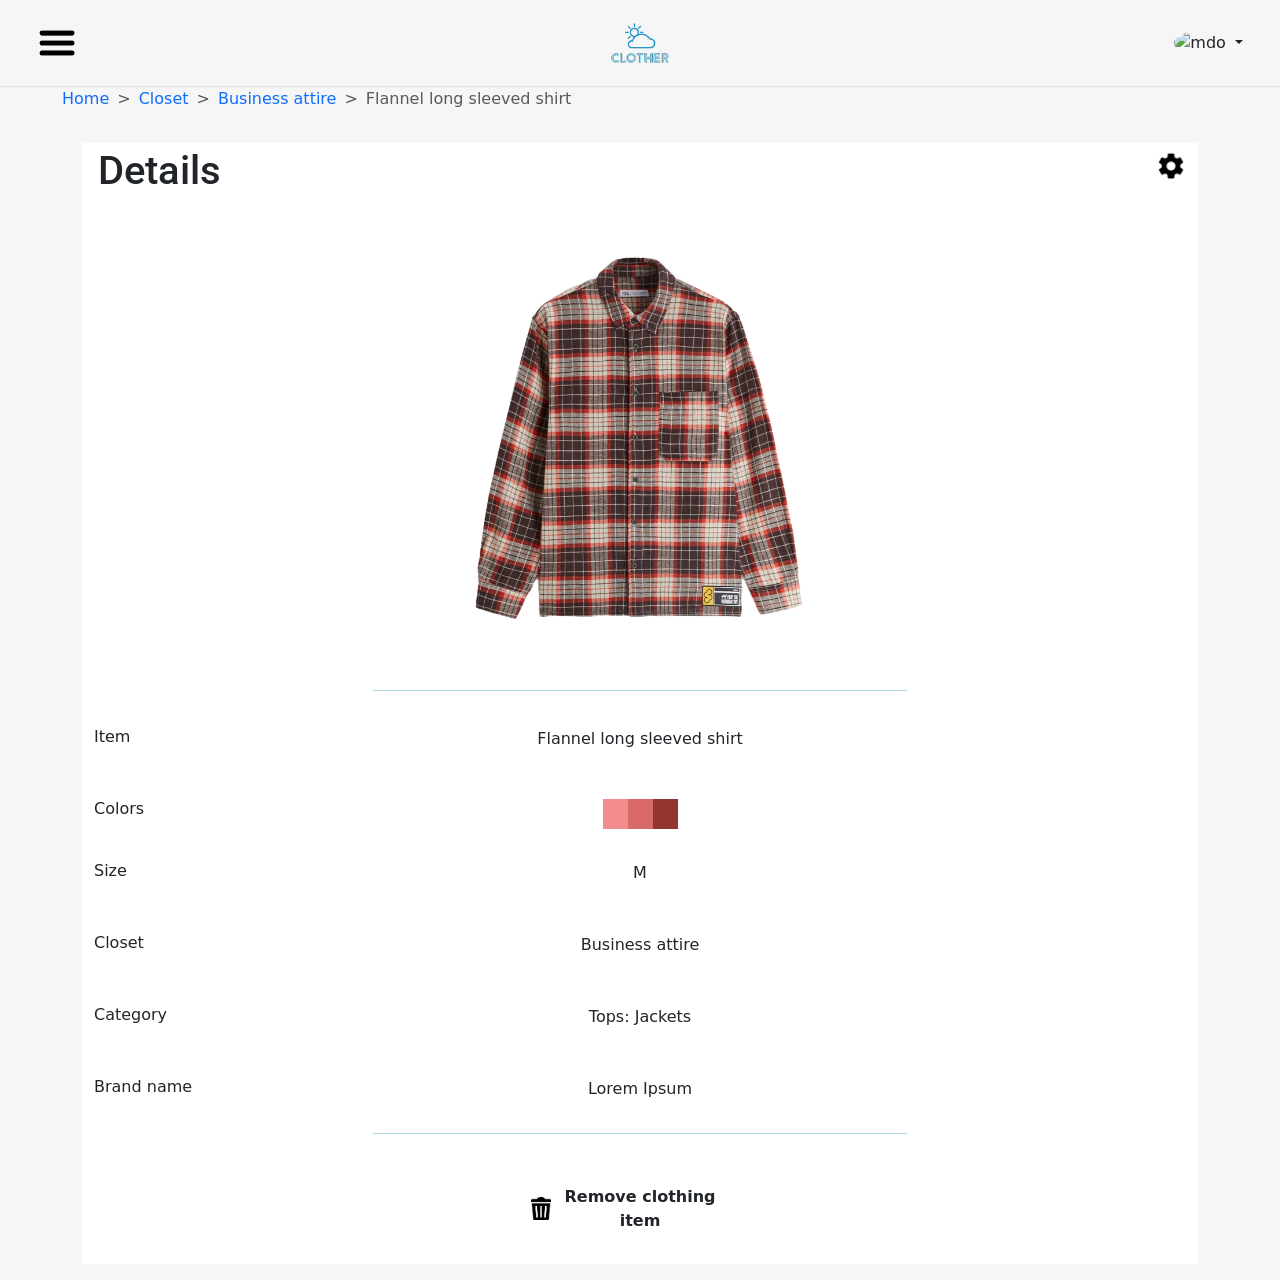
==== clothing.html @ cadc328d "Initial commit" ====
<!DOCTYPE html>
<html lang="en">

<head>
    <meta charset="UTF-8">
    <meta name="viewport" content="width=device-width">
    <link href="https://cdn.jsdelivr.net/npm/bootstrap@5.3.0-alpha3/dist/css/bootstrap.min.css" rel="stylesheet"
        integrity="sha384-KK94CHFLLe+nY2dmCWGMq91rCGa5gtU4mk92HdvYe+M/SXH301p5ILy+dN9+nJOZ" crossorigin="anonymous">
    <script src="https://cdn.jsdelivr.net/npm/bootstrap@5.3.0-alpha3/dist/js/bootstrap.bundle.min.js"
        integrity="sha384-ENjdO4Dr2bkBIFxQpeoTz1HIcje39Wm4jDKdf19U8gI4ddQ3GYNS7NTKfAdVQSZe"
        crossorigin="anonymous"></script>
    <script src="./js/script.js"></script>
    <link rel="stylesheet" href="./css/style.css">
    <link rel="preconnect" href="https://fonts.googleapis.com">
    <link rel="preconnect" href="https://fonts.gstatic.com" crossorigin>
    <link href="https://fonts.googleapis.com/css2?family=Roboto&display=swap" rel="stylesheet">
    <title>Clother - Flannel long sleeved shirt</title>
</head>

<body>
    <header class="p-4 py-3 border-bottom">
        <div class="d-flex align-items-center justify-content-center justify-content-md-between "
            style="grid-template-columns: 1fr 2fr;">
            <!--    Hamburger menu-->
            <div class="col-4 mb-2 mb-md-0 header-hamburger">
                <button class="btn " type="button" data-bs-toggle="offcanvas" data-bs-target="#Hamburger"
                    aria-controls="Hamburger">
                    <img src="./images/icons/hamburger.png" height="40" width="40">
                </button>
                <div class="offcanvas offcanvas-start" tabindex="-1" id="Hamburger" aria-labelledby="HamburgerLabel">
                    <!--        hamburger contents-->
                    <div class="offcanvas-header">
                        <h5 class="offcanvas-title" id="HamburgerLabel">CLOTHER</h5>
                        <button type="button" class="btn-close" data-bs-dismiss="offcanvas" aria-label="Close"></button>
                    </div>
                    <div class="offcanvas-body">
                        <div>
                            <ul class="list-group list-group-flush">
                                <li class="list-group-item" class="nav-item"><a href="./index.html"
                                        class="nav-link">Home</a></li>
                                <li class="list-group-item" class="nav-item"><a href="#" class="nav-link">Closet</a>
                                </li>
                                <li class="list-group-item" class="nav-item"><a href="#" class="nav-link">Calendar</a>
                                </li>
                                <li class="list-group-item" class="nav-item"><a href="#" class="nav-link">Travel</a>
                                </li>
                            </ul>
                        </div>
                    </div>
                </div>
            </div>
            <!--    logo      -->
            <div class="col-4 d-flex col-md-auto mb-2 justify-content-center mb-md-0 header-logo">
                <a class="clother-logo" href="./index.html"> <img src="./images/icons/new_logo.png" class=""
                        height="40"></a>
            </div>
            <!--    User panel    -->
            <div class="col-4 d-flex justify-content-end text-end header-user-menu">
                <div class="flex-shrink-0 dropdown">
                    <button class=" btn d-block link-dark text-decoration-none dropdown-toggle" type="button"
                        data-bs-toggle="dropdown" aria-expanded="false">
                        <img src="https://github.com/mdo.png" alt="mdo" width="32" height="32" class="rounded-circle">
                    </button>
                    <ul class="dropdown-menu text-small shadow dropdown-menu-end">
                        <li><a class="dropdown-item" href="#">Settings</a></li>
                        <li><a class="dropdown-item" href="#">Profile</a></li>
                        <li>
                            <hr class="dropdown-divider">
                        </li>
                        <li><a class="dropdown-item" href="#">Sign out</a></li>
                    </ul>
                </div>
            </div>
        </div>
    </header>
    <main>
        <div class="container-fluid ">
            <!--        breadcrumbs         -->
            <nav style="--bs-breadcrumb-divider: '>';" aria-label="breadcrumb">
                <ol class="breadcrumb">
                    <li class="breadcrumb-item" aria-current="page"><a class="breadcrumb-link"
                            href="./index.html">Home</a></li>
                    <li class="breadcrumb-item" aria-current="page"><a class="breadcrumb-link"
                            href="./index.html">Closet</a></li>
                    <li class="breadcrumb-item active" aria-current="page"><a class="breadcrumb-link"
                            href="./index.html">Business attire</a></li>
                    <li class="breadcrumb-item active" aria-current="page">Flannel long sleeved shirt</li>
                </ol>
            </nav>
            <div class="container py-3">
                <div class="container main-container">
                    <div class="container text-left px-0">
                        <div class="row">
                            <div class="col-3 px-3 py-1">
                                <h1>Details</h1>
                            </div>
                            <div class="col-9 d-flex flex-row-reverse">
                                <form class="py-2" action="./clothing.html" method="get">
                                    <input type="hidden" name="clothingId" value="1">
                                    <button type="submit" class="btn text-right text-hide clothingButton"
                                        id="editClothingBtn"></button>
                                </form>
                            </div>
                        </div>
                    </div>
                    <!--                Clothing image          -->
                    <div class="row">
                        <div class="col">
                            <img id="clothingImage" class="mx-auto d-block"
                                src="./images/shirts/flannel-striped-shirt.png" alt="Clothing Item"
                                title="Clothing item">
                        </div>
                    </div>
                    <!--            Blue line           -->
                    <div class="row">
                        <div class="col-6 mx-auto">
                            <div class=" mx-auto clothingLine d-block"></div>
                        </div>
                    </div>
                    <!--            details           -->
                    <div class="row py-3">
                        <div class="col-3">
                            <h6>Item</h6>
                        </div>
                        <div class="col-6 text-center">
                            <p id="clothingName" class="mx-auto">Flannel long sleeved shirt</p>
                        </div>
                        <div class="col-3"></div>
                    </div>
                    <div class="row 3 py-3">
                        <div class="col-3">
                            <h6>Colors</h6>
                        </div>
                        <div class="col-6 text-center">
                            <div id="clothingColors" class="mx-auto d-flex justify-content-center">
                                <img src="./images/colors/red1.png">
                                <img src="./images/colors/red2.png">
                                <img src="./images/colors/red3.png">
                            </div>
                        </div>
                        <div class="col-3"></div>
                    </div>
                    <div class="row py-3">
                        <div class="col-3">
                            <h6>Size</h6>
                        </div>
                        <div class="col-6 text-center">
                            <p id="clothingSize" class="mx-auto">M</p>
                        </div>
                        <div class="col-3"></div>
                    </div>
                    <div class="row py-3">
                        <div class="col-3">
                            <h6>Closet</h6>
                        </div>
                        <div class="col-6 text-center">
                            <p id="clothingCloset" class="mx-auto">Business attire</p>
                        </div>
                        <div class="col-3"></div>
                    </div>
                    <div class="row py-3">
                        <div class="col-3">
                            <h6>Category</h6>
                        </div>
                        <div class="col-6 text-center">
                            <p id="clothingCategory" class="mx-auto">Tops: Jackets</p>
                        </div>
                        <div class="col-3"></div>
                    </div>
                    <div class="row py-3">
                        <div class="col-3">
                            <h6>Brand name</h6>
                        </div>
                        <div class="col-6 text-center">
                            <p id="clothingBrand" class="mx-auto">Lorem Ipsum</p>
                        </div>
                        <div class="col-3"></div>
                    </div>
                    <!--            Blue line           -->
                    <div class="row">
                        <div class="col-6 mx-auto">
                            <div class=" mx-auto clothingLine d-block"></div>
                        </div>
                    </div>
                    <!--            Blue line           -->
                    <div class="row py-4">
                        <div class="col mx-auto text-center">
                            <form action="./clothing.html" method="get">
                                <input type="hidden" name="clothingId" value="1">
                                <button type="button" class="btn text-right text-hide clothingButton"
                                    data-bs-toggle="modal" data-bs-target="#exampleModal" id="removeClothingBtn">Remove
                                    clothing item</button>
                                <!-- Modal -->
                                <div class="modal fade" id="exampleModal" tabindex="-1"
                                    aria-labelledby="exampleModalLabel" aria-hidden="true">
                                    <div class="modal-dialog">
                                        <div class="modal-content">
                                            <div class="modal-header">
                                                <h5 class="modal-title" id="exampleModalLabel">Delete product</h5>
                                                <button type="button" class="btn-close" data-bs-dismiss="modal"
                                                    aria-label="Close"></button>
                                            </div>
                                            <div class="modal-body">
                                                Are you sure you want to delete the product?
                                            </div>
                                            <div class="modal-footer">
                                                <button type="button" class="btn btn-secondary"
                                                    data-bs-dismiss="modal">No</button>
                                                <button type="button" class="btn btn-primary">Yes</button>
                                            </div>
                                        </div>
                                    </div>
                                </div>
                            </form>
                        </div>
                    </div>
                </div>
            </div>
        </div>
    </main>
</body>

</html>
---- css/style.css ----
* {
    margin: 0;
    padding: 0;
}
header,
main,
footer,
nav,
aside,
section,
div {
    display: block;
}
body{
    height: 100vh;
    background-color: #F7F6F6;
}
main {
    background-color: #F7F6F6;
}
nav {
    margin-left: 50px;
}
h1 {
    font-family: 'Roboto', sans-serif;
}
a{
    text-decoration: none;
}
.main-container {
    background-color: white;
}
#clothingImage {
    max-width: 100%;
    max-height: 100%;
}
.clothingLine {
    width: 100%;
    height: 1px;
    background-color: lightblue;
    margin-bottom: 20px;
}
#clothingColors img {
    max-height: 30px;
    margin: 0px 0px;
    padding: 0px 0px;
}
.clothingButton {
    background-repeat: no-repeat;
    background-attachment: local;
}
#removeClothingBtn {
    background-image: url('../images/icons/delete.png');
    background-position: left;
    background-size: 20px;
    width: 220px;
    font-weight: bold;
}
#editClothingBtn {
    background-image: url('../images/icons/edit.png');
    background-position: center;
    background-size: 30px;
    width: 30px;
    height: 30px;
}
.btn-outline-success,
.btn-outline-danger {
    min-width: 120px;
    max-width: 120px;
}
.card img,
.card {
    min-width: 200px;
    max-width: 200px;
}
.row-added-product {
    background-color: #F7F6F6;
}
#add-clothing {
    position: fixed;
    bottom: 10px;
    left: 50%;
    transform: translateX(-50%);
}
#add-clothing a{
    background-image: url('../images/icons/add-icon.png');
    background-position: center;
    background-size: 25px 25px;
    display: block;
    height: 25px;
    width: 25px;
    transition: 0.2s;
}
#add-clothing a:hover{
    background-image: url('../images/icons/add-icon-hover.png');
    transition: 0.2s;
}
.nav-link {
    transition: 0.15s;
}
.nav-link:hover {
    font-weight: 300;
    color: #5C90DF;
    transition: 0.15s;
}
@media only screen and (max-width: 900px) {
    .breadcrumb {
        display: none;
    }
}
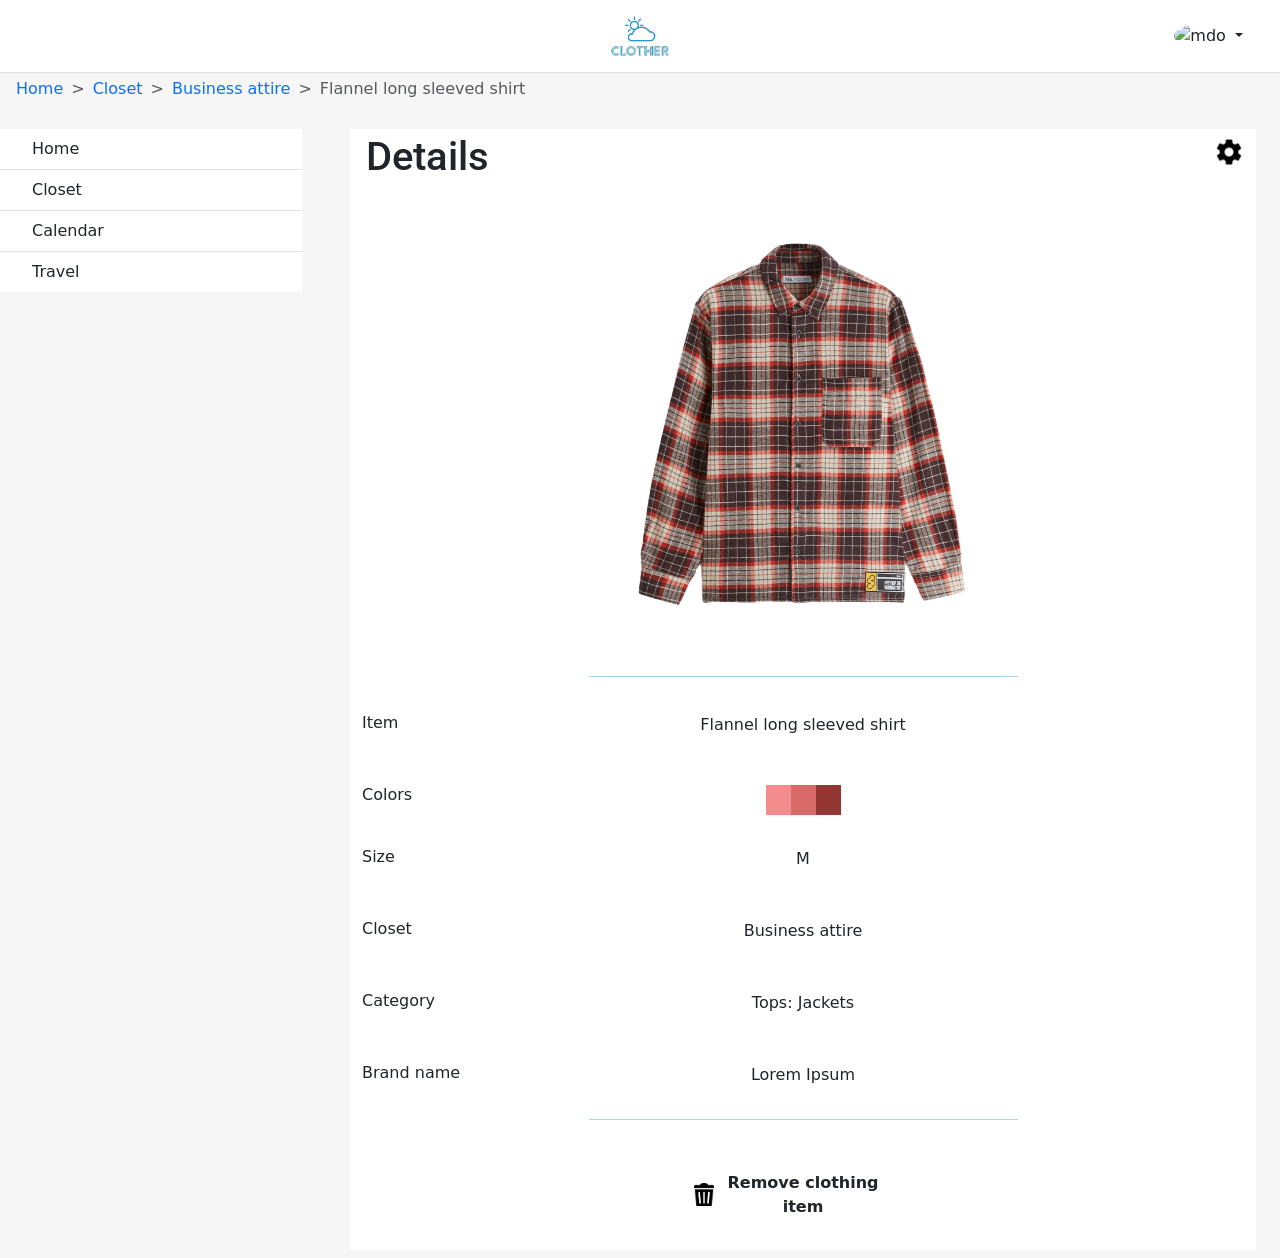
==== commit e1c96582: "New desktop menu, revision to styling" ====
--- a/clothing.html
+++ b/clothing.html
@@ -22,7 +22,8 @@
         <div class="d-flex align-items-center justify-content-center justify-content-md-between "
             style="grid-template-columns: 1fr 2fr;">
             <!--    Hamburger menu-->
-            <div class="col-4 mb-2 mb-md-0 header-hamburger">
+            <div class="col-4">
+            <div class="mb-2 mb-md-0 header-hamburger">
                 <button class="btn " type="button" data-bs-toggle="offcanvas" data-bs-target="#Hamburger"
                     aria-controls="Hamburger">
                     <img src="./images/icons/hamburger.png" height="40" width="40">
@@ -49,6 +50,7 @@
                     </div>
                 </div>
             </div>
+            </div>
             <!--    logo      -->
             <div class="col-4 d-flex col-md-auto mb-2 justify-content-center mb-md-0 header-logo">
                 <a class="clother-logo" href="./index.html"> <img src="./images/icons/new_logo.png" class=""
@@ -74,20 +76,44 @@
         </div>
     </header>
     <main>
+        <div class="row">
+            <div class="col">
+                <nav style="--bs-breadcrumb-divider: '>';" class="px-3 py-1" aria-label="breadcrumb">
+                    <ol class="breadcrumb">
+                        <li class="breadcrumb-item" aria-current="page"><a class="breadcrumb-link"
+                                                                           href="./index.html">Home</a></li>
+                        <li class="breadcrumb-item" aria-current="page"><a class="breadcrumb-link"
+                                                                           href="./index.html">Closet</a></li>
+                        <li class="breadcrumb-item active" aria-current="page"><a class="breadcrumb-link"
+                                                                                  href="./index.html">Business attire</a></li>
+                        <li class="breadcrumb-item active" aria-current="page">Flannel long sleeved shirt</li>
+                    </ol>
+                </nav>
+            </div>
+        </div>
+        <div class="row">
+        <div id="desktop-menu" class="col-3 py-2">
+            <div class="row">
+            </div>
+            <div class="row">
+                <div class="col">
+                    <!--        breadcrumbs         -->
+                    <ul class="list-group list-group-flush">
+                        <li class="list-group-item" class="nav-item"><a href="./index.html"
+                                                                        class="nav-link px-3">Home</a></li>
+                        <li class="list-group-item" class="nav-item"><a href="#" class="nav-link px-3">Closet</a>
+                        </li>
+                        <li class="list-group-item" class="nav-item"><a href="#" class="nav-link px-3">Calendar</a>
+                        </li>
+                        <li class="list-group-item" class="nav-item"><a href="#" class="nav-link px-3">Travel</a>
+                        </li>
+                    </ul>
+                </div>
+            </div>
+        </div>
+        <div class="col">
         <div class="container-fluid ">
-            <!--        breadcrumbs         -->
-            <nav style="--bs-breadcrumb-divider: '>';" aria-label="breadcrumb">
-                <ol class="breadcrumb">
-                    <li class="breadcrumb-item" aria-current="page"><a class="breadcrumb-link"
-                            href="./index.html">Home</a></li>
-                    <li class="breadcrumb-item" aria-current="page"><a class="breadcrumb-link"
-                            href="./index.html">Closet</a></li>
-                    <li class="breadcrumb-item active" aria-current="page"><a class="breadcrumb-link"
-                            href="./index.html">Business attire</a></li>
-                    <li class="breadcrumb-item active" aria-current="page">Flannel long sleeved shirt</li>
-                </ol>
-            </nav>
-            <div class="container py-3">
+            <div class="container py-2">
                 <div class="container main-container">
                     <div class="container text-left px-0">
                         <div class="row">
@@ -217,6 +243,8 @@
                 </div>
             </div>
         </div>
+        </div>
+        </div>
     </main>
 </body>
 
--- a/css/style.css
+++ b/css/style.css
@@ -19,13 +19,16 @@
     background-color: #F7F6F6;
 }
 nav {
-    margin-left: 50px;
+    /*margin-left: 50px;*/
 }
 h1 {
     font-family: 'Roboto', sans-serif;
 }
 a{
     text-decoration: none;
+}
+header{
+    background-color: white;
 }
 .main-container {
     background-color: white;
@@ -104,7 +107,15 @@
     transition: 0.15s;
 }
 @media only screen and (max-width: 900px) {
+    #desktop-menu{
+        display: none;
+    }
     .breadcrumb {
         display: none;
     }
+}
+@media only screen and (min-width: 901px){
+    .header-hamburger{
+        display: none;
+    }
 }
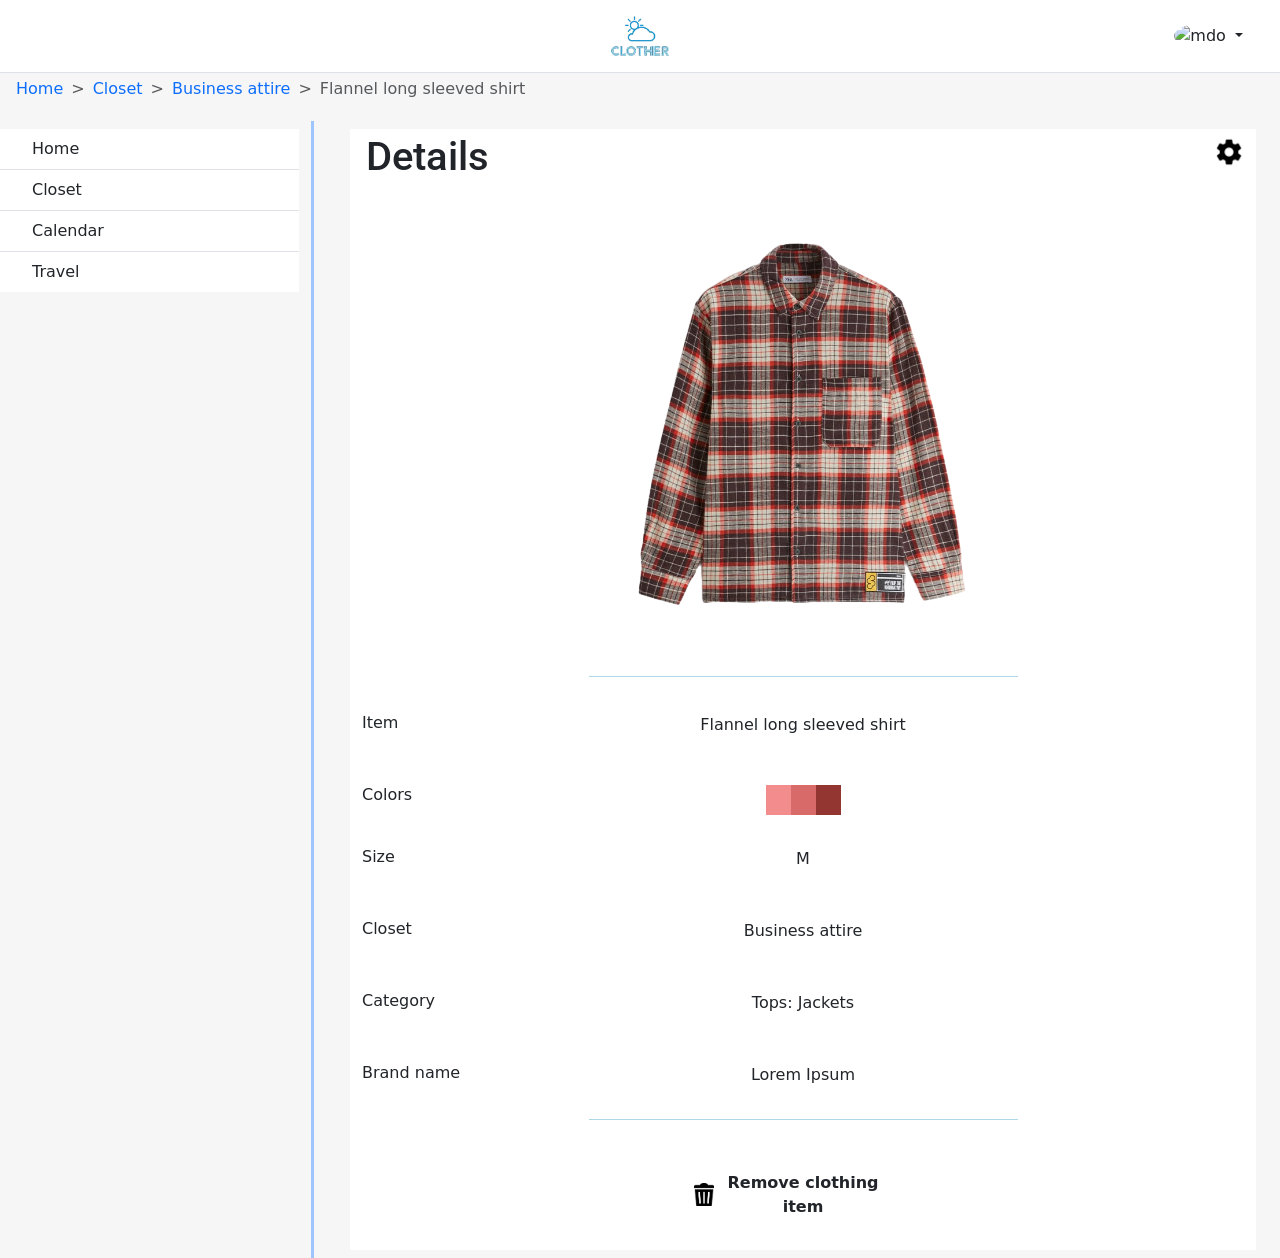
==== commit 5bdf9432: "Added initial Homepage and JS script for finding langtitude and longtitude of user" ====
--- a/clothing.html
+++ b/clothing.html
@@ -76,8 +76,8 @@
         </div>
     </header>
     <main>
-        <div class="row">
-            <div class="col">
+        <div class="row ">
+            <div class="col ">
                 <nav style="--bs-breadcrumb-divider: '>';" class="px-3 py-1" aria-label="breadcrumb">
                     <ol class="breadcrumb">
                         <li class="breadcrumb-item" aria-current="page"><a class="breadcrumb-link"
@@ -92,7 +92,7 @@
             </div>
         </div>
         <div class="row">
-        <div id="desktop-menu" class="col-3 py-2">
+        <div id="desktop-menu" class="col-3 py-2 border-end border-primary-subtle border-3">
             <div class="row">
             </div>
             <div class="row">
